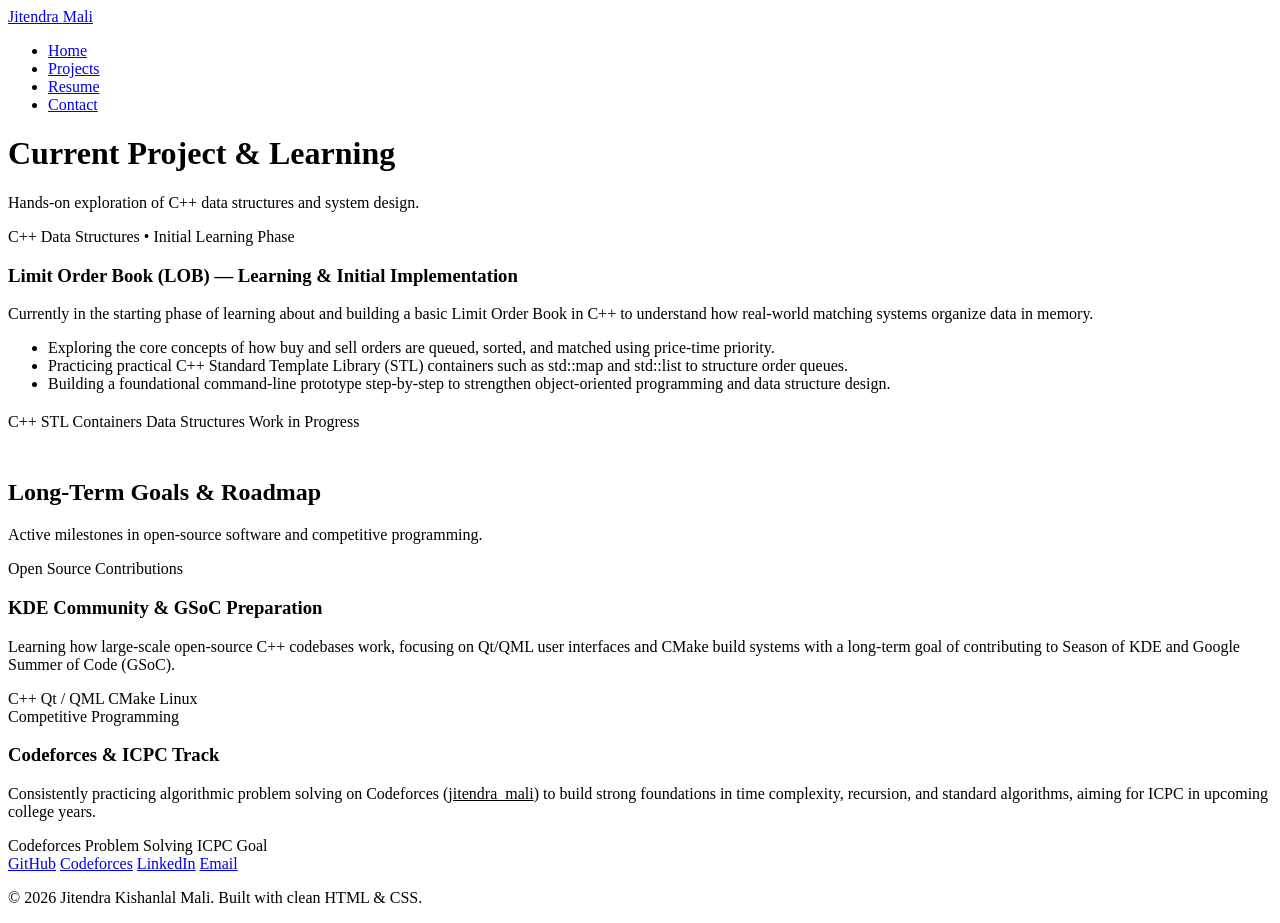
==== projects.html @ aa49578b "Add projects.html with project descriptions and links This file contains a structured HTML document " ====
<!DOCTYPE html>
<html lang="en">
<head>
  <meta charset="UTF-8" />
  <meta name="viewport" content="width=device-width, initial-scale=1.0" />
  <title>Projects | Jitendra Mali</title>
  <link rel="stylesheet" href="style.css" />
</head>
<body>

  <nav>
    <div class="nav-container">
      <a href="index.html" class="logo">Jitendra <span>Mali</span></a>
      <ul class="nav-links">
        <li><a href="index.html">Home</a></li>
        <li><a href="projects.html" class="active">Projects</a></li>
        <li><a href="resume.html">Resume</a></li>
        <li><a href="contact.html">Contact</a></li>
      </ul>
    </div>
  </nav>

  <main>
    <h1 class="section-title">Current Project & Learning</h1>
    <p class="section-subtitle">Hands-on exploration of C++ data structures and system design.</p>

    <!-- Single Project: Limit Order Book (Initial / Learning Phase) -->
    <div class="card" style="margin-bottom: 3rem;">
      <span class="card-tag">C++ Data Structures • Initial Learning Phase</span>
      <h3>Limit Order Book (LOB) — Learning & Initial Implementation</h3>
      <p>
        Currently in the starting phase of learning about and building a basic Limit Order Book in C++ to understand how real-world matching systems organize data in memory.
      </p>
      <ul class="clean-list">
        <li>Exploring the core concepts of how buy and sell orders are queued, sorted, and matched using price-time priority.</li>
        <li>Practicing practical C++ Standard Template Library (STL) containers such as <span class="mono">std::map</span> and <span class="mono">std::list</span> to structure order queues.</li>
        <li>Building a foundational command-line prototype step-by-step to strengthen object-oriented programming and data structure design.</li>
      </ul>
      <div class="tags" style="margin-top: 1.25rem;">
        <span class="tag">C++</span>
        <span class="tag">STL Containers</span>
        <span class="tag">Data Structures</span>
        <span class="tag">Work in Progress</span>
      </div>
    </div>

    <!-- Open Source & Competitive Programming Roadmap -->
    <h2 class="section-title">Long-Term Goals & Roadmap</h2>
    <p class="section-subtitle">Active milestones in open-source software and competitive programming.</p>

    <div class="grid-2">
      <div class="card">
        <span class="card-tag">Open Source Contributions</span>
        <h3>KDE Community & GSoC Preparation</h3>
        <p>
          Learning how large-scale open-source C++ codebases work, focusing on Qt/QML user interfaces and CMake build systems with a long-term goal of contributing to Season of KDE and Google Summer of Code (GSoC).
        </p>
        <div class="tags">
          <span class="tag">C++</span>
          <span class="tag">Qt / QML</span>
          <span class="tag">CMake</span>
          <span class="tag">Linux</span>
        </div>
      </div>

      <div class="card">
        <span class="card-tag">Competitive Programming</span>
        <h3>Codeforces & ICPC Track</h3>
        <p>
          Consistently practicing algorithmic problem solving on Codeforces (<a href="https://codeforces.com/profile/jitendra_mali" target="_blank" style="color: var(--accent-cyan);">jitendra_mali</a>) to build strong foundations in time complexity, recursion, and standard algorithms, aiming for ICPC in upcoming college years.
        </p>
        <div class="tags">
          <span class="tag">Codeforces</span>
          <span class="tag">Problem Solving</span>
          <span class="tag">ICPC Goal</span>
        </div>
      </div>
    </div>
  </main>

  <footer>
    <div class="footer-links">
      <a href="https://github.com/jitendramali2206" target="_blank">GitHub</a>
      <a href="https://codeforces.com/profile/jitendra_mali" target="_blank">Codeforces</a>
      <a href="https://www.linkedin.com/in/jitendra-mali-616040425" target="_blank">LinkedIn</a>
      <a href="mailto:jitendramali2206@gmail.com">Email</a>
    </div>
    <p>© 2026 Jitendra Kishanlal Mali. Built with clean HTML & CSS.</p>
  </footer>

</body>
</html>
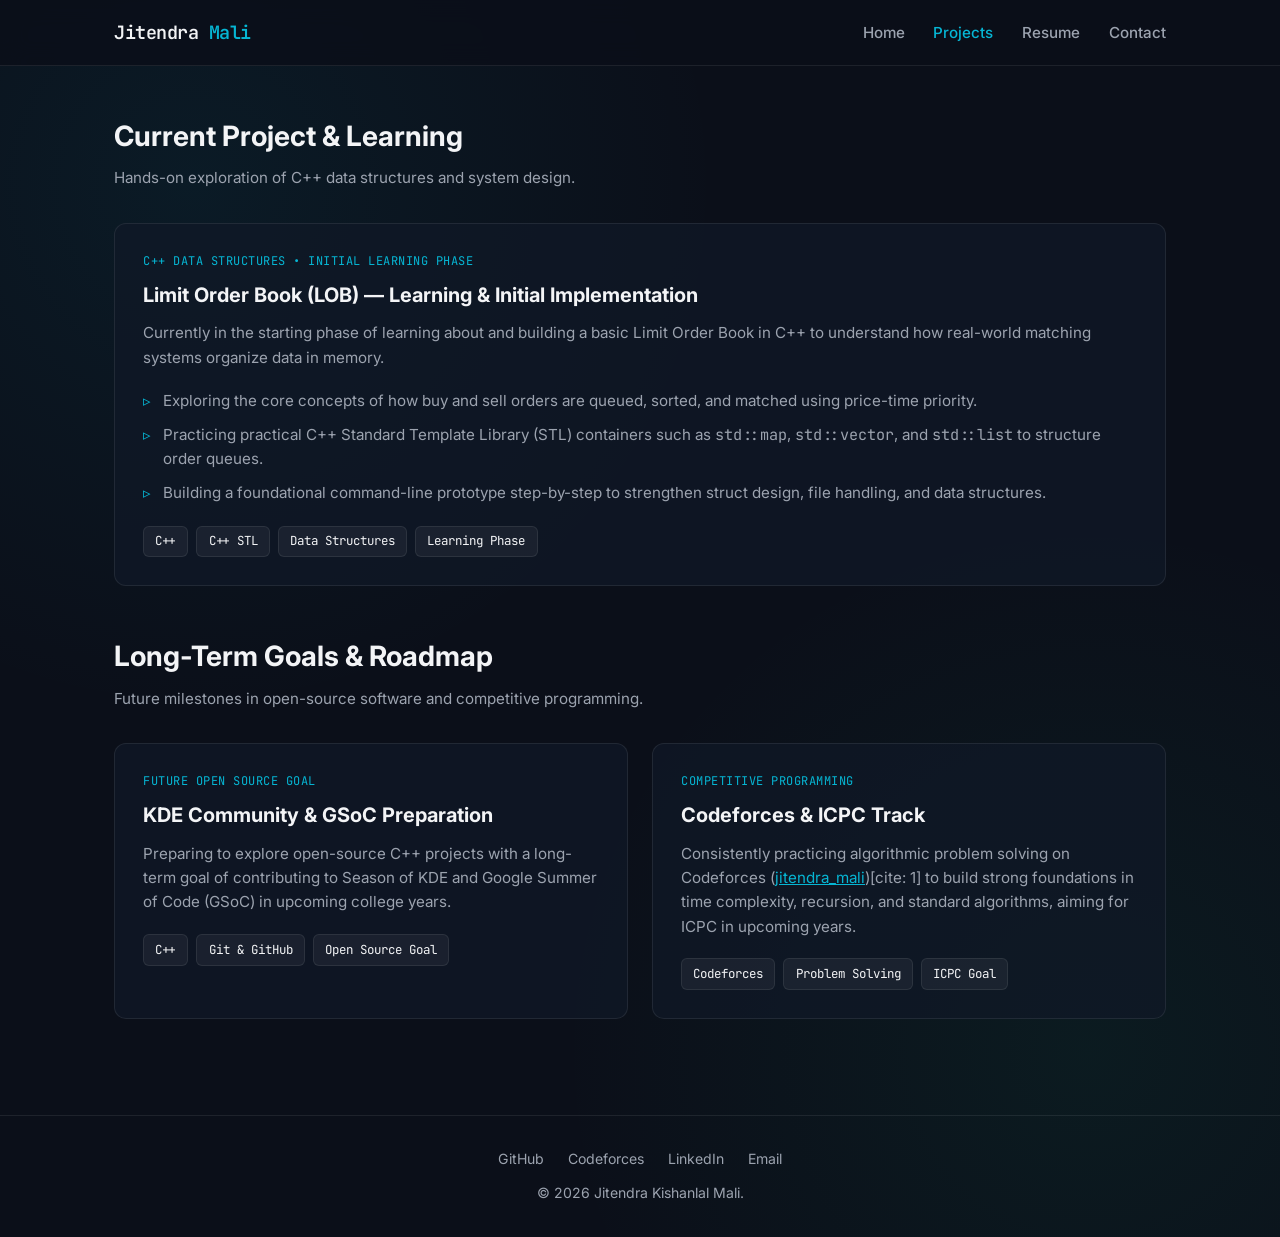
==== commit 65871f29: "Update project descriptions and tags in HTML" ====
--- a/projects.html
+++ b/projects.html
@@ -33,33 +33,32 @@
       </p>
       <ul class="clean-list">
         <li>Exploring the core concepts of how buy and sell orders are queued, sorted, and matched using price-time priority.</li>
-        <li>Practicing practical C++ Standard Template Library (STL) containers such as <span class="mono">std::map</span> and <span class="mono">std::list</span> to structure order queues.</li>
-        <li>Building a foundational command-line prototype step-by-step to strengthen object-oriented programming and data structure design.</li>
+        <li>Practicing practical C++ Standard Template Library (STL) containers such as <span class="mono">std::map</span>, <span class="mono">std::vector</span>, and <span class="mono">std::list</span> to structure order queues.</li>
+        <li>Building a foundational command-line prototype step-by-step to strengthen struct design, file handling, and data structures.</li>
       </ul>
       <div class="tags" style="margin-top: 1.25rem;">
         <span class="tag">C++</span>
-        <span class="tag">STL Containers</span>
+        <span class="tag">C++ STL</span>
         <span class="tag">Data Structures</span>
-        <span class="tag">Work in Progress</span>
+        <span class="tag">Learning Phase</span>
       </div>
     </div>
 
     <!-- Open Source & Competitive Programming Roadmap -->
     <h2 class="section-title">Long-Term Goals & Roadmap</h2>
-    <p class="section-subtitle">Active milestones in open-source software and competitive programming.</p>
+    <p class="section-subtitle">Future milestones in open-source software and competitive programming.</p>
 
     <div class="grid-2">
       <div class="card">
-        <span class="card-tag">Open Source Contributions</span>
+        <span class="card-tag">Future Open Source Goal</span>
         <h3>KDE Community & GSoC Preparation</h3>
         <p>
-          Learning how large-scale open-source C++ codebases work, focusing on Qt/QML user interfaces and CMake build systems with a long-term goal of contributing to Season of KDE and Google Summer of Code (GSoC).
+          Preparing to explore open-source C++ projects with a long-term goal of contributing to Season of KDE and Google Summer of Code (GSoC) in upcoming college years.
         </p>
         <div class="tags">
           <span class="tag">C++</span>
-          <span class="tag">Qt / QML</span>
-          <span class="tag">CMake</span>
-          <span class="tag">Linux</span>
+          <span class="tag">Git & GitHub</span>
+          <span class="tag">Open Source Goal</span>
         </div>
       </div>
 
@@ -67,7 +66,7 @@
         <span class="card-tag">Competitive Programming</span>
         <h3>Codeforces & ICPC Track</h3>
         <p>
-          Consistently practicing algorithmic problem solving on Codeforces (<a href="https://codeforces.com/profile/jitendra_mali" target="_blank" style="color: var(--accent-cyan);">jitendra_mali</a>) to build strong foundations in time complexity, recursion, and standard algorithms, aiming for ICPC in upcoming college years.
+          Consistently practicing algorithmic problem solving on Codeforces (<a href="https://codeforces.com/profile/jitendra_mali" target="_blank" style="color: var(--accent-cyan);">jitendra_mali</a>)[cite: 1] to build strong foundations in time complexity, recursion, and standard algorithms, aiming for ICPC in upcoming years.
         </p>
         <div class="tags">
           <span class="tag">Codeforces</span>
@@ -85,7 +84,7 @@
       <a href="https://www.linkedin.com/in/jitendra-mali-616040425" target="_blank">LinkedIn</a>
       <a href="mailto:jitendramali2206@gmail.com">Email</a>
     </div>
-    <p>© 2026 Jitendra Kishanlal Mali. Built with clean HTML & CSS.</p>
+    <p>© 2026 Jitendra Kishanlal Mali.</p>
   </footer>
 
 </body>
--- a/style.css
+++ b/style.css
@@ -0,0 +1,365 @@
+@import url('https://fonts.googleapis.com/css2?family=Inter:wght@300;400;500;600;700&family=JetBrains+Mono:wght@400;500;600&display=swap');
+
+:root {
+  --bg-main: #0b0f19;
+  --bg-card: rgba(17, 24, 39, 0.75);
+  --bg-card-hover: rgba(31, 41, 55, 0.85);
+  --text-primary: #f3f4f6;
+  --text-secondary: #9ca3af;
+  --accent-cyan: #06b6d4;
+  --accent-emerald: #10b981;
+  --border-color: rgba(255, 255, 255, 0.08);
+  --border-hover: rgba(6, 182, 212, 0.4);
+}
+
+* {
+  margin: 0;
+  padding: 0;
+  box-sizing: border-box;
+}
+
+body {
+  font-family: 'Inter', sans-serif;
+  background-color: var(--bg-main);
+  background-image: 
+    radial-gradient(circle at 15% 15%, rgba(6, 182, 212, 0.07), transparent 35%),
+    radial-gradient(circle at 85% 85%, rgba(16, 185, 129, 0.07), transparent 35%);
+  color: var(--text-primary);
+  line-height: 1.6;
+  min-height: 100vh;
+  display: flex;
+  flex-direction: column;
+}
+
+.mono {
+  font-family: 'JetBrains Mono', monospace;
+}
+
+nav {
+  position: sticky;
+  top: 0;
+  z-index: 100;
+  backdrop-filter: blur(12px);
+  background: rgba(11, 15, 25, 0.85);
+  border-bottom: 1px solid var(--border-color);
+}
+
+.nav-container {
+  max-width: 1100px;
+  margin: 0 auto;
+  padding: 1.1rem 1.5rem;
+  display: flex;
+  justify-content: space-between;
+  align-items: center;
+}
+
+.logo {
+  font-family: 'JetBrains Mono', monospace;
+  font-weight: 600;
+  font-size: 1.15rem;
+  color: var(--text-primary);
+  text-decoration: none;
+  letter-spacing: -0.5px;
+}
+
+.logo span {
+  color: var(--accent-cyan);
+}
+
+.nav-links {
+  display: flex;
+  gap: 1.8rem;
+  list-style: none;
+}
+
+.nav-links a {
+  color: var(--text-secondary);
+  text-decoration: none;
+  font-size: 0.95rem;
+  font-weight: 500;
+  transition: color 0.2s ease;
+}
+
+.nav-links a:hover,
+.nav-links a.active {
+  color: var(--accent-cyan);
+}
+
+main {
+  flex: 1;
+  max-width: 1100px;
+  width: 100%;
+  margin: 0 auto;
+  padding: 3rem 1.5rem;
+}
+
+.section-title {
+  font-size: 1.75rem;
+  font-weight: 700;
+  margin-bottom: 0.5rem;
+  display: flex;
+  align-items: center;
+  gap: 0.75rem;
+}
+
+.section-subtitle {
+  color: var(--text-secondary);
+  margin-bottom: 2rem;
+  font-size: 0.95rem;
+}
+
+.hero {
+  padding: 2.5rem 0 3.5rem;
+  border-bottom: 1px solid var(--border-color);
+  margin-bottom: 3rem;
+}
+
+.badge {
+  display: inline-block;
+  font-family: 'JetBrains Mono', monospace;
+  font-size: 0.8rem;
+  color: var(--accent-emerald);
+  background: rgba(16, 185, 129, 0.1);
+  border: 1px solid rgba(16, 185, 129, 0.25);
+  padding: 0.35rem 0.85rem;
+  border-radius: 999px;
+  margin-bottom: 1.25rem;
+}
+
+.hero h1 {
+  font-size: 2.8rem;
+  font-weight: 700;
+  letter-spacing: -1px;
+  line-height: 1.15;
+  margin-bottom: 1rem;
+}
+
+.hero h1 span {
+  background: linear-gradient(90deg, var(--accent-cyan), var(--accent-emerald));
+  -webkit-background-clip: text;
+  -webkit-text-fill-color: transparent;
+}
+
+.hero p {
+  color: var(--text-secondary);
+  font-size: 1.1rem;
+  max-width: 720px;
+  margin-bottom: 2rem;
+}
+
+.btn-group {
+  display: flex;
+  flex-wrap: wrap;
+  gap: 1rem;
+}
+
+.btn {
+  display: inline-flex;
+  align-items: center;
+  gap: 0.5rem;
+  padding: 0.75rem 1.4rem;
+  border-radius: 8px;
+  font-weight: 500;
+  font-size: 0.95rem;
+  text-decoration: none;
+  transition: all 0.2s ease;
+  cursor: pointer;
+  border: none;
+}
+
+.btn-primary {
+  background: linear-gradient(135deg, var(--accent-cyan), #0284c7);
+  color: #fff;
+}
+
+.btn-primary:hover {
+  opacity: 0.92;
+  transform: translateY(-2px);
+}
+
+.btn-outline {
+  background: rgba(255, 255, 255, 0.03);
+  color: var(--text-primary);
+  border: 1px solid var(--border-color);
+}
+
+.btn-outline:hover {
+  border-color: var(--accent-cyan);
+  color: var(--accent-cyan);
+  transform: translateY(-2px);
+}
+
+.grid-2 {
+  display: grid;
+  grid-template-columns: repeat(auto-fit, minmax(320px, 1fr));
+  gap: 1.5rem;
+  margin-bottom: 3rem;
+}
+
+.grid-3 {
+  display: grid;
+  grid-template-columns: repeat(auto-fit, minmax(250px, 1fr));
+  gap: 1.25rem;
+  margin-bottom: 3rem;
+}
+
+.card {
+  background: var(--bg-card);
+  border: 1px solid var(--border-color);
+  border-radius: 12px;
+  padding: 1.75rem;
+  transition: all 0.25s ease;
+}
+
+.card:hover {
+  border-color: var(--border-hover);
+  background: var(--bg-card-hover);
+  transform: translateY(-3px);
+}
+
+.card-tag {
+  font-family: 'JetBrains Mono', monospace;
+  font-size: 0.75rem;
+  color: var(--accent-cyan);
+  text-transform: uppercase;
+  letter-spacing: 0.5px;
+  margin-bottom: 0.5rem;
+  display: block;
+}
+
+.card h3 {
+  font-size: 1.25rem;
+  margin-bottom: 0.65rem;
+  color: var(--text-primary);
+}
+
+.card p {
+  color: var(--text-secondary);
+  font-size: 0.95rem;
+  margin-bottom: 1.2rem;
+}
+
+.stat-number {
+  font-family: 'JetBrains Mono', monospace;
+  font-size: 2rem;
+  font-weight: 700;
+  color: var(--accent-emerald);
+  margin-bottom: 0.25rem;
+}
+
+.tags {
+  display: flex;
+  flex-wrap: wrap;
+  gap: 0.5rem;
+}
+
+.tag {
+  font-family: 'JetBrains Mono', monospace;
+  font-size: 0.78rem;
+  padding: 0.3rem 0.7rem;
+  background: rgba(255, 255, 255, 0.05);
+  border: 1px solid var(--border-color);
+  border-radius: 6px;
+  color: var(--text-primary);
+}
+
+.clean-list {
+  list-style: none;
+  margin-top: 0.75rem;
+}
+
+.clean-list li {
+  position: relative;
+  padding-left: 1.25rem;
+  margin-bottom: 0.6rem;
+  color: var(--text-secondary);
+  font-size: 0.95rem;
+}
+
+.clean-list li::before {
+  content: "▹";
+  position: absolute;
+  left: 0;
+  color: var(--accent-cyan);
+}
+
+.form-group {
+  margin-bottom: 1.25rem;
+}
+
+.form-group label {
+  display: block;
+  margin-bottom: 0.4rem;
+  font-size: 0.9rem;
+  color: var(--text-secondary);
+}
+
+.form-control {
+  width: 100%;
+  padding: 0.8rem 1rem;
+  background: rgba(11, 15, 25, 0.8);
+  border: 1px solid var(--border-color);
+  border-radius: 8px;
+  color: var(--text-primary);
+  font-family: 'Inter', sans-serif;
+  font-size: 0.95rem;
+}
+
+.form-control:focus {
+  outline: none;
+  border-color: var(--accent-cyan);
+}
+
+footer {
+  border-top: 1px solid var(--border-color);
+  padding: 2rem 1.5rem;
+  text-align: center;
+  color: var(--text-secondary);
+  font-size: 0.88rem;
+}
+
+.footer-links {
+  display: flex;
+  justify-content: center;
+  gap: 1.5rem;
+  margin-bottom: 0.75rem;
+}
+
+.footer-links a {
+  color: var(--text-secondary);
+  text-decoration: none;
+  transition: color 0.2s;
+}
+
+.footer-links a:hover {
+  color: var(--accent-cyan);
+}
+
+@media print {
+  nav, footer, .no-print {
+    display: none !important;
+  }
+  body {
+    background: #fff;
+    color: #000;
+  }
+  .card {
+    border: 1px solid #ccc;
+    background: #fff;
+    color: #000;
+    break-inside: avoid;
+  }
+  .card p, .clean-list li, .section-subtitle {
+    color: #333;
+  }
+}
+
+@media (max-width: 640px) {
+  .nav-container {
+    flex-direction: column;
+    gap: 0.75rem;
+  }
+  .hero h1 {
+    font-size: 2.1rem;
+  }
+}
